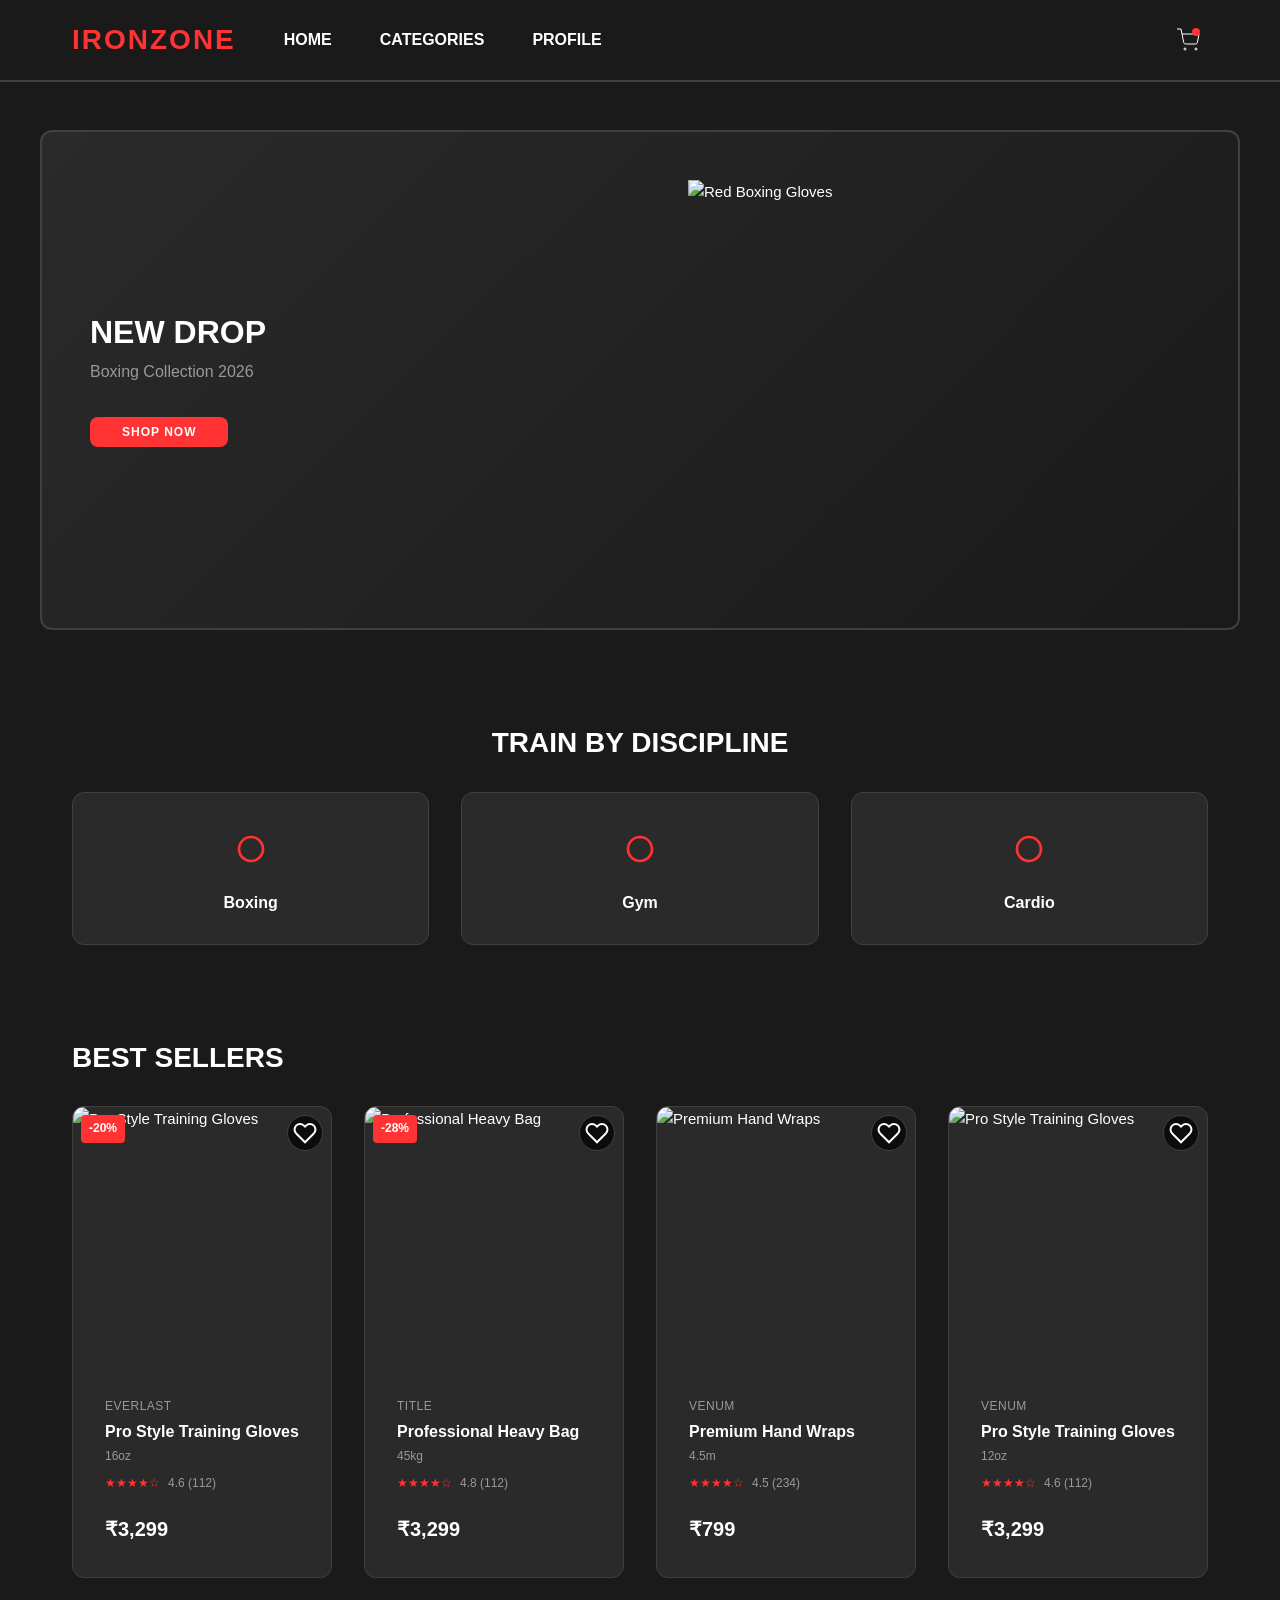
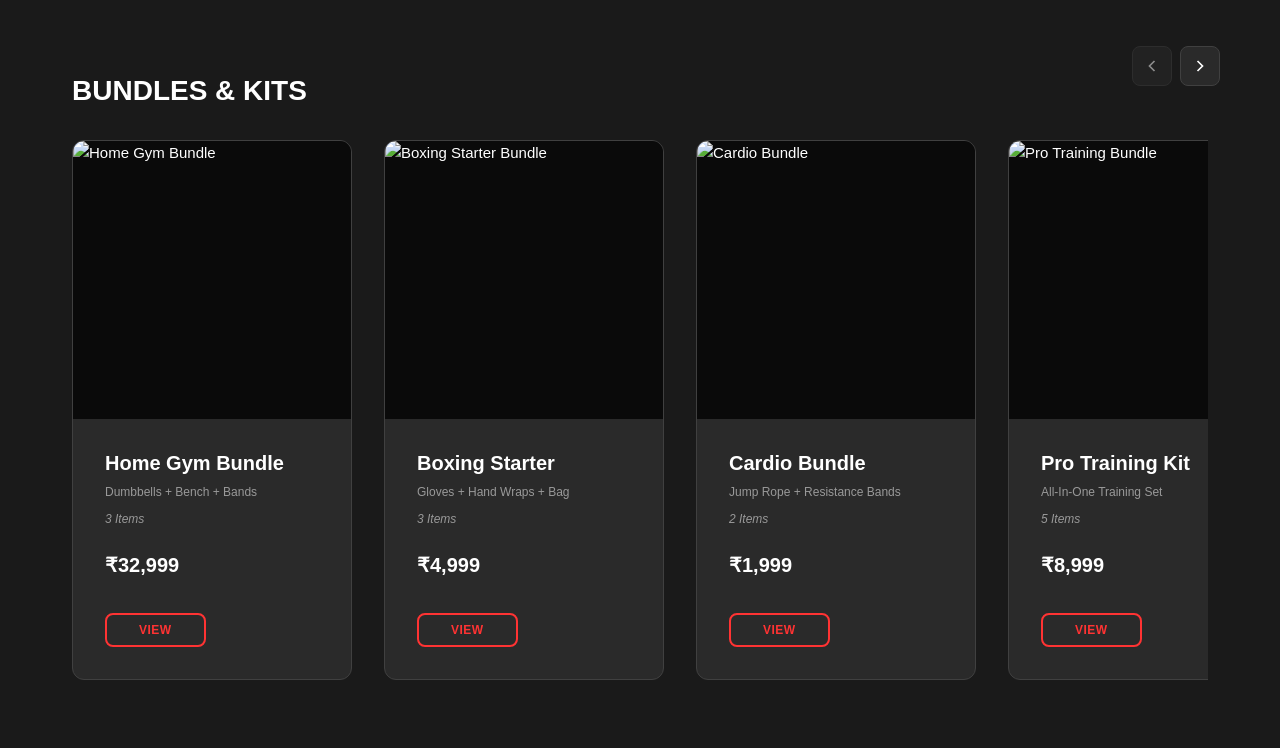
==== product-detail.html @ 0aeb5f37 "initial commit for intern task" ====
<!DOCTYPE html>
<html lang="en">
<head>
    <meta charset="UTF-8">
    <meta name="viewport" content="width=device-width, initial-scale=1.0">
    <title>IRONZONE - Product Details</title>
    <link rel="stylesheet" href="styles/main.css">
    <link rel="stylesheet" href="styles/header.css">
    <link rel="stylesheet" href="styles/product-detail.css">
</head>
<body>
    <!-- Header Component -->
    <header class="header">
        <div class="header__container">
            <button class="header__menu-btn" id="menuBtn">
                <svg width="24" height="24" viewBox="0 0 24 24" fill="none" stroke="currentColor">
                    <line x1="3" y1="6" x2="21" y2="6"></line>
                    <line x1="3" y1="12" x2="21" y2="12"></line>
                    <line x1="3" y1="18" x2="21" y2="18"></line>
                </svg>
            </button>
            <h1 class="header__logo">IRONZONE</h1>
            
            <!-- Desktop Navigation Menu -->
            <nav class="desktop-menu">
                <a class="desktop-menu__item" href="index.html">HOME</a>
                <a class="desktop-menu__item" href="category.html">CATEGORIES</a>
                <a class="desktop-menu__item" href="profile.html">PROFILE</a>
            </nav>

            <button class="header__cart-btn" id="cartBtn">
                <svg width="24" height="24" viewBox="0 0 24 24" fill="none" stroke="currentColor">
                    <circle cx="9" cy="21" r="1"></circle>
                    <circle cx="20" cy="21" r="1"></circle>
                    <path d="M1 1h4l2.68 13.39a2 2 0 0 0 2 1.61h9.72a2 2 0 0 0 2-1.61L23 6H6"></path>
                </svg>
            </button>
        </div>
    </header>

    <!-- Mobile Menu -->
    <div class="mobile-menu__overlay" id="menuOverlay"></div>
    <div class="mobile-menu" id="mobileMenu">
        <div class="mobile-menu__items">
            <a class="mobile-menu__item" href="index.html">
                <div class="mobile-menu__icon">
                    <svg width="24" height="24" viewBox="0 0 24 24" fill="currentColor">
                        <path d="M10 20v-6h4v6h5v-8h3L12 3 2 12h3v8z"></path>
                    </svg>
                </div>
                <span>HOME</span>
            </a>
            <a class="mobile-menu__item" href="category.html">
                <div class="mobile-menu__icon">
                    <svg width="24" height="24" viewBox="0 0 24 24" fill="currentColor">
                        <path d="M3 3h8v8H3V3m10 0h8v8h-8V3M3 13h8v8H3v-8m10 0h8v8h-8v-8z"></path>
                    </svg>
                </div>
                <span>CATEGORIES</span>
            </a>
            <a class="mobile-menu__item" href="profile.html">
                <div class="mobile-menu__icon">
                    <svg width="24" height="24" viewBox="0 0 24 24" fill="currentColor">
                        <path d="M12 12c2.21 0 4-1.79 4-4s-1.79-4-4-4-4 1.79-4 4 1.79 4 4 4zm0 2c-2.67 0-8 1.34-8 4v2h16v-2c0-2.66-5.33-4-8-4z"></path>
                    </svg>
                </div>
                <span>PROFILE</span>
            </a>
            <a class="mobile-menu__item" href="cart.html">
                <div class="mobile-menu__icon">
                    <svg width="24" height="24" viewBox="0 0 24 24" fill="currentColor">
                        <circle cx="9" cy="21" r="1"></circle>
                        <circle cx="20" cy="21" r="1"></circle>
                        <path d="M1 1h4l2.68 13.39a2 2 0 0 0 2 1.61h9.72a2 2 0 0 0 2-1.61L23 6H6"></path>
                    </svg>
                </div>
                <span>CART</span>
            </a>
        </div>
    </div>

    <!-- Product Detail Page -->
    <main class="product-detail-page">
        <!-- Breadcrumb -->
        <div class="breadcrumb">
            <a href="index.html" class="breadcrumb__item">Home</a>
            <span class="breadcrumb__separator">/</span>
            <a href="category.html" class="breadcrumb__item">Categories</a>
            <span class="breadcrumb__separator">/</span>
            <a href="#" class="breadcrumb__item" id="categoryBreadcrumb">Products</a>
            <span class="breadcrumb__separator">/</span>
            <span class="breadcrumb__item active" id="productBreadcrumb">Product</span>
        </div>

        <!-- Product Container -->
        <div class="product-container">
            <!-- Product Images -->
            <section class="product-images">
                <div class="product-images__main">
                    <div style="width: 100%; height: 100%; background: linear-gradient(135deg, #2a2a2a 0%, #1a1a1a 100%); display: flex; align-items: center; justify-content: center; color: #666; font-size: 24px;" id="mainImage">
                        [Product Image]
                    </div>
                    <button class="product-images__favorite" id="favoriteBtn">
                        <svg width="24" height="24" viewBox="0 0 24 24" fill="none" stroke="currentColor" stroke-width="2">
                            <path d="M20.84 4.61a5.5 5.5 0 0 0-7.78 0L12 5.67l-1.06-1.06a5.5 5.5 0 0 0-7.78 7.78l1.06 1.06L12 21.23l7.78-7.78 1.06-1.06a5.5 5.5 0 0 0 0-7.78z"></path>
                        </svg>
                    </button>
                    <div class="product-images__discount" id="discountBadge">-20%</div>
                </div>
            </section>

            <!-- Product Info -->
            <section class="product-info">
                <div class="product-info__brand" id="brand">BRAND</div>
                <h1 class="product-info__name" id="productName">Product Name</h1>

                <!-- Rating -->
                <div class="product-info__rating">
                    <span class="product-info__stars" id="stars">★★★★★</span>
                    <span class="product-info__reviews">
                        <span id="rating">4.6</span> (<span id="reviewCount">192</span> reviews)
                    </span>
                </div>

                <!-- Price -->
                <div class="product-info__price">
                    <span class="product-info__current" id="currentPrice">₹3,299</span>
                    <span class="product-info__original" id="originalPrice">₹4,100</span>
                </div>

                <!-- Description -->
                <div class="product-info__description">
                    <h3>Description</h3>
                    <p id="description">Product description goes here.</p>
                </div>

                <!-- Product Options -->
                <div class="product-info__options">
                    <div class="product-options">
                        <!-- Size Option -->
                        <div class="product-option">
                            <label class="product-option__label">Select Weight:</label>
                            <div class="product-option__values" id="sizeOptions">
                                <button class="product-option__value active" data-size="8oz">8oz</button>
                                <button class="product-option__value" data-size="10oz">10oz</button>
                                <button class="product-option__value" data-size="12oz">12oz</button>
                                <button class="product-option__value" data-size="16oz">16oz</button>
                            </div>
                        </div>

                        <!-- Color Option -->
                        <div class="product-option">
                            <label class="product-option__label">Select Color:</label>
                            <div class="product-option__values" id="colorOptions">
                                <button class="product-option__value active color-option red" data-color="red" style="background: #cc0000;"></button>
                                <button class="product-option__value color-option blue" data-color="blue" style="background: #0066cc;"></button>
                                <button class="product-option__value color-option white" data-color="white" style="background: #e0e0e0; border-color: #666;"></button>
                            </div>
                        </div>
                    </div>
                </div>

                <!-- Quantity Selector -->
                <div class="product-info__quantity">
                    <label>Quantity:</label>
                    <div class="quantity-selector">
                        <button class="quantity-btn" id="decreaseBtn">−</button>
                        <input type="number" class="quantity-input" id="quantityInput" value="1" min="1" max="10">
                        <button class="quantity-btn" id="increaseBtn">+</button>
                    </div>
                </div>

                <!-- Action Buttons -->
                <div class="product-info__actions">
                    <button class="btn-add-cart" id="addCartBtn">
                        <svg width="20" height="20" viewBox="0 0 24 24" fill="currentColor">
                            <circle cx="9" cy="21" r="1"></circle>
                            <circle cx="20" cy="21" r="1"></circle>
                            <path d="M1 1h4l2.68 13.39a2 2 0 0 0 2 1.61h9.72a2 2 0 0 0 2-1.61L23 6H6"></path>
                        </svg>
                        <span>ADD TO BAG</span>
                    </button>
                </div>

                <!-- Key Features -->
                <div class="product-features">
                    <h3 class="product-features__title">Key Features</h3>
                    <ul class="product-features__list" id="featuresList">
                        <li class="product-features__item">Premium training gloves</li>
                        <li class="product-features__item">Engineered with advanced padding technology</li>
                        <li class="product-features__item">Attached thumb protection</li>
                        <li class="product-features__item">Moisture-wicking lining</li>
                        <li class="product-features__item">Velcro wrist strap</li>
                    </ul>
                </div>
            </section>
        </div>

        <!-- Related Products -->
        <section class="related-products">
            <h2 class="related-products__title">YOU MAY ALSO NEED</h2>
            <div class="related-products__grid" id="relatedGrid">
                <!-- Related products will be loaded here -->
            </div>
        </section>
    </main>

    <script src="js/main.js"></script>
    <script src="js/products-data.js"></script>
    <script src="js/product-detail.js"></script>
</body>
</html>
---- styles/main.css ----
/* ============================================
   MAIN.CSS - Base & Global Styles
   Mobile-First Approach
   ============================================ */

* {
    margin: 0;
    padding: 0;
    box-sizing: border-box;
}

:root {
    /* Colors */
    --color-primary: #ff3333;
    --color-dark: #1a1a1a;
    --color-dark-secondary: #2a2a2a;
    --color-light: #f5f5f5;
    --color-text: #ffffff;
    --color-text-muted: #999999;
    --color-border: #404040;
    
    /* Typography */
    --font-family-primary: -apple-system, BlinkMacSystemFont, 'Segoe UI', Roboto, Oxygen, Ubuntu, Cantarell, sans-serif;
    --font-size-base: 14px;
    --font-size-sm: 12px;
    --font-size-md: 16px;
    --font-size-lg: 20px;
    --font-size-xl: 24px;
    --font-size-2xl: 28px;
    
    /* Spacing */
    --spacing-xs: 4px;
    --spacing-sm: 8px;
    --spacing-md: 16px;
    --spacing-lg: 24px;
    --spacing-xl: 32px;
    --spacing-2xl: 48px;
    
    /* Border Radius */
    --radius-sm: 4px;
    --radius-md: 8px;
    --radius-lg: 12px;
    
    /* Transitions */
    --transition-fast: 150ms ease-in-out;
    --transition-base: 300ms ease-in-out;
}

html {
    font-size: 16px;
}

body {
    font-family: var(--font-family-primary);
    background-color: var(--color-dark);
    color: var(--color-text);
    font-size: var(--font-size-base);
    line-height: 1.6;
    overflow-x: hidden;
}

/* Typography */
h1, h2, h3, h4, h5, h6 {
    font-weight: 700;
    line-height: 1.2;
    margin-bottom: var(--spacing-md);
}

h1 {
    font-size: var(--font-size-2xl);
}

h2 {
    font-size: var(--font-size-xl);
}

h3 {
    font-size: var(--font-size-lg);
}

p {
    color: var(--color-text-muted);
    margin-bottom: var(--spacing-md);
}

a {
    color: var(--color-primary);
    text-decoration: none;
    transition: color var(--transition-fast);
}

a:hover {
    color: #ff5555;
}

/* Buttons */
button {
    font-family: inherit;
    cursor: pointer;
    border: none;
    background: none;
    padding: 0;
}

.btn {
    display: inline-block;
    padding: var(--spacing-sm) var(--spacing-lg);
    background-color: var(--color-primary);
    color: white;
    border-radius: var(--radius-md);
    font-weight: 600;
    font-size: var(--font-size-md);
    transition: background-color var(--transition-fast);
    text-transform: uppercase;
    letter-spacing: 0.5px;
}

.btn:hover {
    background-color: #ff5555;
}

.btn:active {
    transform: scale(0.98);
}

/* Containers */
.container {
    width: 100%;
    padding: 0 var(--spacing-md);
    margin: 0 auto;
}

/* Images */
img {
    max-width: 100%;
    height: auto;
    display: block;
}

/* Sections */
section {
    padding: var(--spacing-xl) 0;
}

/* Scroll Behavior */
html {
    scroll-behavior: smooth;
}

/* Remove default focus outline for mouse users */
:focus-visible {
    outline: 2px solid var(--color-primary);
    outline-offset: 2px;
}

/* Utility Classes */
.sr-only {
    position: absolute;
    width: 1px;
    height: 1px;
    padding: 0;
    margin: -1px;
    overflow: hidden;
    clip: rect(0, 0, 0, 0);
    white-space: nowrap;
    border-width: 0;
}

.no-scroll {
    overflow: hidden;
}
---- styles/header.css ----
/* ============================================
   HEADER.CSS - Header Component
   Mobile-First
   ============================================ */

.header {
    background-color: var(--color-dark);
    border-bottom: 2px solid var(--color-border);
    padding: var(--spacing-md) 0;
    position: sticky;
    top: 0;
    z-index: 100;
}

.header__container {
    display: flex;
    align-items: center;
    justify-content: space-between;
    max-width: 1200px;
    margin: 0 auto;
    padding: 0 var(--spacing-md);
}

.header__menu-btn {
    display: flex;
    align-items: center;
    justify-content: center;
    width: 40px;
    height: 40px;
    color: var(--color-primary);
    transition: color var(--transition-fast);
}

.header__menu-btn:hover {
    color: #ff5555;
}

.header__logo {
    font-size: var(--font-size-xl);
    font-weight: 800;
    letter-spacing: 2px;
    color: var(--color-primary);
    flex: 1;
    text-align: center;
    margin: 0;
}

.header__cart-btn {
    display: flex;
    align-items: center;
    justify-content: center;
    width: 40px;
    height: 40px;
    color: var(--color-text);
    position: relative;
    transition: color var(--transition-fast);
}

.header__cart-btn:hover {
    color: var(--color-primary);
}

/* Cart Badge */
.header__cart-btn::after {
    content: '';
    position: absolute;
    top: 8px;
    right: 8px;
    width: 8px;
    height: 8px;
    background-color: var(--color-primary);
    border-radius: 50%;
}
/* Mobile Menu */
.mobile-menu {
    position: fixed;
    left: -100%;
    top: 0;
    width: 80%;
    height: 100vh;
    background-color: var(--color-dark);
    border-right: 2px solid var(--color-border);
    z-index: 200;
    transition: left var(--transition-base);
    padding-top: 80px;
    overflow-y: auto;
}

.mobile-menu.active {
    left: 0;
}

.mobile-menu__overlay {
    position: fixed;
    top: 0;
    left: 0;
    width: 100%;
    height: 100%;
    background-color: rgba(0, 0, 0, 0.7);
    z-index: 150;
    opacity: 0;
    visibility: hidden;
    transition: opacity var(--transition-base), visibility var(--transition-base);
}

.mobile-menu__overlay.active {
    opacity: 1;
    visibility: visible;
}

.mobile-menu__items {
    display: flex;
    flex-direction: column;
    gap: 0;
    padding: 0;
}

.mobile-menu__item {
    display: flex;
    align-items: center;
    gap: var(--spacing-lg);
    padding: var(--spacing-lg);
    border-bottom: 1px solid var(--color-border);
    color: var(--color-text);
    cursor: pointer;
    transition: all var(--transition-fast);
    text-decoration: none;
    font-weight: 600;
    font-size: var(--font-size-md);
}

.mobile-menu__item:hover {
    background-color: var(--color-dark-secondary);
    color: var(--color-primary);
    padding-left: calc(var(--spacing-lg) + var(--spacing-sm));
}

.mobile-menu__icon {
    display: flex;
    align-items: center;
    justify-content: center;
    width: 40px;
    height: 40px;
    background-color: rgba(255, 51, 51, 0.1);
    border-radius: var(--radius-md);
    color: var(--color-primary);
}

.mobile-menu__icon svg {
    width: 24px;
    height: 24px;
}

/* Desktop Menu - Hidden on Mobile */
.desktop-menu {
    display: none;
    gap: var(--spacing-xl);
}

.desktop-menu__item {
    color: var(--color-text);
    text-decoration: none;
    font-weight: 600;
    font-size: var(--font-size-md);
    transition: color var(--transition-fast);
    cursor: pointer;
}

.desktop-menu__item:hover {
    color: var(--color-primary);
}

/* Desktop View (1024px+) */
@media (min-width: 1024px) {
    .header__container {
        justify-content: space-between;
    }

    .header__menu-btn {
        display: none;
    }

    .header__logo {
        flex: 0;
        margin-right: var(--spacing-xl);
    }

    .desktop-menu {
        display: flex;
        flex: 1;
    }

    .mobile-menu {
        display: none !important;
    }

    .mobile-menu__overlay {
        display: none !important;
    }

    .header__cart-btn {
        margin-left: var(--spacing-xl);
    }
}
---- styles/product-detail.css ----
/* ============================================
   PRODUCT-DETAIL.CSS - Product Detail Page
   Mobile-First Approach
   ============================================ */

.product-detail-page {
    background-color: var(--color-dark);
    min-height: 100vh;
    padding-bottom: var(--spacing-xl);
}

/* Breadcrumb */
.breadcrumb {
    padding: var(--spacing-md);
    font-size: var(--font-size-sm);
    color: var(--color-text-muted);
    border-bottom: 1px solid var(--color-border);
    display: flex;
    align-items: center;
    gap: var(--spacing-sm);
    flex-wrap: wrap;
    overflow-x: auto;
}

.breadcrumb__item {
    color: var(--color-text-muted);
    text-decoration: none;
    transition: color var(--transition-fast);
    white-space: nowrap;
}

.breadcrumb__item:hover {
    color: var(--color-primary);
}

.breadcrumb__item.active {
    color: var(--color-primary);
    font-weight: 600;
}

.breadcrumb__separator {
    color: var(--color-text-muted);
}

/* Product Container */
.product-container {
    display: flex;
    flex-direction: column;
    gap: var(--spacing-lg);
    padding: var(--spacing-lg) var(--spacing-md);
}

/* Product Images */
.product-images {
    width: 100%;
}

.product-images__main {
    position: relative;
    width: 100%;
    aspect-ratio: 1;
    background-color: var(--color-dark-secondary);
    border: 1px solid var(--color-border);
    border-radius: var(--radius-lg);
    overflow: hidden;
    display: flex;
    align-items: center;
    justify-content: center;
}

.product-images__main img {
    width: 100%;
    height: 100%;
    object-fit: cover;
}

.product-images__favorite {
    position: absolute;
    top: var(--spacing-md);
    right: var(--spacing-md);
    width: 48px;
    height: 48px;
    background-color: rgba(0, 0, 0, 0.6);
    border: none;
    border-radius: 50%;
    color: white;
    cursor: pointer;
    display: flex;
    align-items: center;
    justify-content: center;
    transition: all var(--transition-fast);
    z-index: 10;
}

.product-images__favorite:hover {
    background-color: var(--color-primary);
    transform: scale(1.1);
}

.product-images__favorite.active {
    background-color: var(--color-primary);
    color: white;
}

.product-images__favorite svg {
    width: 24px;
    height: 24px;
}

.product-images__discount {
    position: absolute;
    top: var(--spacing-md);
    left: var(--spacing-md);
    background-color: var(--color-primary);
    color: white;
    padding: var(--spacing-sm) var(--spacing-md);
    border-radius: var(--radius-md);
    font-weight: 700;
    font-size: var(--font-size-lg);
}

/* Product Info */
.product-info {
    display: flex;
    flex-direction: column;
    gap: var(--spacing-md);
}

.product-info__brand {
    font-size: var(--font-size-xs);
    color: var(--color-text-muted);
    text-transform: uppercase;
    letter-spacing: 1px;
    font-weight: 600;
}

.product-info__name {
    font-size: var(--font-size-xl);
    font-weight: 800;
    color: var(--color-text);
    margin: 0;
    line-height: 1.3;
}

.product-info__rating {
    display: flex;
    align-items: center;
    gap: var(--spacing-sm);
}

.product-info__stars {
    color: #ff9800;
    font-size: var(--font-size-lg);
    letter-spacing: 2px;
}

.product-info__reviews {
    font-size: var(--font-size-md);
    color: var(--color-text);
}

.product-info__price {
    display: flex;
    align-items: center;
    gap: var(--spacing-lg);
    padding: var(--spacing-lg);
    background-color: var(--color-dark-secondary);
    border-radius: var(--radius-lg);
}

.product-info__current {
    font-size: var(--font-size-2xl);
    font-weight: 900;
    color: var(--color-primary);
}

.product-info__original {
    font-size: var(--font-size-lg);
    color: var(--color-text-muted);
    text-decoration: line-through;
}

.product-info__description {
    padding: var(--spacing-lg);
    background-color: var(--color-dark-secondary);
    border-radius: var(--radius-lg);
    border: 1px solid var(--color-border);
}

.product-info__description h3 {
    margin: 0 0 var(--spacing-md) 0;
    color: var(--color-text);
    font-size: var(--font-size-lg);
}

.product-info__description p {
    margin: 0;
    color: var(--color-text-muted);
    line-height: 1.6;
}

/* Quantity Selector */
.product-info__quantity {
    display: flex;
    align-items: center;
    gap: var(--spacing-lg);
    padding: var(--spacing-lg);
    background-color: var(--color-dark-secondary);
    border-radius: var(--radius-lg);
}

.product-info__quantity label {
    color: var(--color-text);
    font-weight: 600;
    white-space: nowrap;
}

.quantity-selector {
    display: flex;
    align-items: center;
    gap: var(--spacing-sm);
    border: 1px solid var(--color-border);
    border-radius: var(--radius-md);
    overflow: hidden;
}

.quantity-btn {
    width: 40px;
    height: 40px;
    background-color: transparent;
    border: none;
    color: var(--color-primary);
    font-size: var(--font-size-lg);
    cursor: pointer;
    transition: all var(--transition-fast);
    display: flex;
    align-items: center;
    justify-content: center;
}

.quantity-btn:hover {
    background-color: var(--color-dark);
}

.quantity-input {
    width: 50px;
    height: 40px;
    border: none;
    background-color: transparent;
    color: var(--color-text);
    text-align: center;
    font-weight: 600;
    font-size: var(--font-size-md);
}

.quantity-input:focus {
    outline: none;
}

/* Action Buttons */
.product-info__actions {
    display: flex;
    flex-direction: column;
    gap: var(--spacing-md);
}

.btn-add-cart,
.btn-buy-now {
    display: flex;
    align-items: center;
    justify-content: center;
    gap: var(--spacing-sm);
    padding: var(--spacing-lg);
    border: none;
    border-radius: var(--radius-lg);
    font-weight: 700;
    font-size: var(--font-size-lg);
    cursor: pointer;
    transition: all var(--transition-base);
    text-transform: uppercase;
    letter-spacing: 1px;
}

.btn-add-cart {
    background-color: var(--color-primary);
    color: white;
}

.btn-add-cart:hover {
    background-color: #cc1818;
    transform: translateY(-2px);
}

.btn-buy-now {
    background-color: transparent;
    color: var(--color-primary);
    border: 2px solid var(--color-primary);
}

.btn-buy-now:hover {
    background-color: var(--color-primary);
    color: white;
}

.btn-add-cart:active,
.btn-buy-now:active {
    transform: scale(0.98);
}

/* Specifications */
.product-info__specs {
    padding: var(--spacing-lg);
    background-color: var(--color-dark-secondary);
    border-radius: var(--radius-lg);
    border: 1px solid var(--color-border);
}

.product-info__specs h3 {
    margin: 0 0 var(--spacing-lg) 0;
    color: var(--color-text);
    font-size: var(--font-size-lg);
}

.specs-list {
    display: flex;
    flex-direction: column;
    gap: var(--spacing-md);
}

.spec-item {
    display: flex;
    justify-content: space-between;
    align-items: center;
    padding-bottom: var(--spacing-md);
    border-bottom: 1px solid var(--color-border);
}

.spec-item:last-child {
    border-bottom: none;
    padding-bottom: 0;
}

.spec-label {
    color: var(--color-text-muted);
    font-weight: 600;
}

.spec-value {
    color: var(--color-text);
    font-weight: 600;
}

/* Related Products */
.related-products {
    padding: var(--spacing-lg) var(--spacing-md);
}

.related-products h2 {
    font-size: var(--font-size-xl);
    font-weight: 800;
    color: var(--color-text);
    margin: 0 0 var(--spacing-lg) 0;
    text-transform: uppercase;
}

.related-products__grid {
    display: grid;
    grid-template-columns: repeat(2, 1fr);
    gap: var(--spacing-md);
}

/* Tablet (640px and up) */
@media (min-width: 640px) {
    .product-container {
        padding: var(--spacing-lg);
    }

    .related-products__grid {
        grid-template-columns: repeat(3, 1fr);
    }
}

/* Medium Devices (768px and up) */
@media (min-width: 768px) {
    .product-container {
        flex-direction: row;
        gap: var(--spacing-2xl);
        padding: var(--spacing-2xl);
        max-width: 1200px;
        margin: 0 auto;
    }

    .product-images {
        flex: 1;
    }

    .product-info {
        flex: 1;
    }

    .related-products__grid {
        grid-template-columns: repeat(4, 1fr);
    }
}

/* Large Devices (1024px and up) */
@media (min-width: 1024px) {
    .product-container {
        gap: var(--spacing-2xl);
    }

    .related-products {
        max-width: 1200px;
        margin: 0 auto;
    }
}

/* Accessibility - Reduced Motion */
@media (prefers-reduced-motion: reduce) {
    .product-images__favorite,
    .btn-add-cart,
    .btn-buy-now {
        transition: none !important;
    }
}

/* Touch Devices */
@media (hover: none) and (pointer: coarse) {
    .btn-add-cart:hover,
    .btn-buy-now:hover {
        transform: none;
    }
}
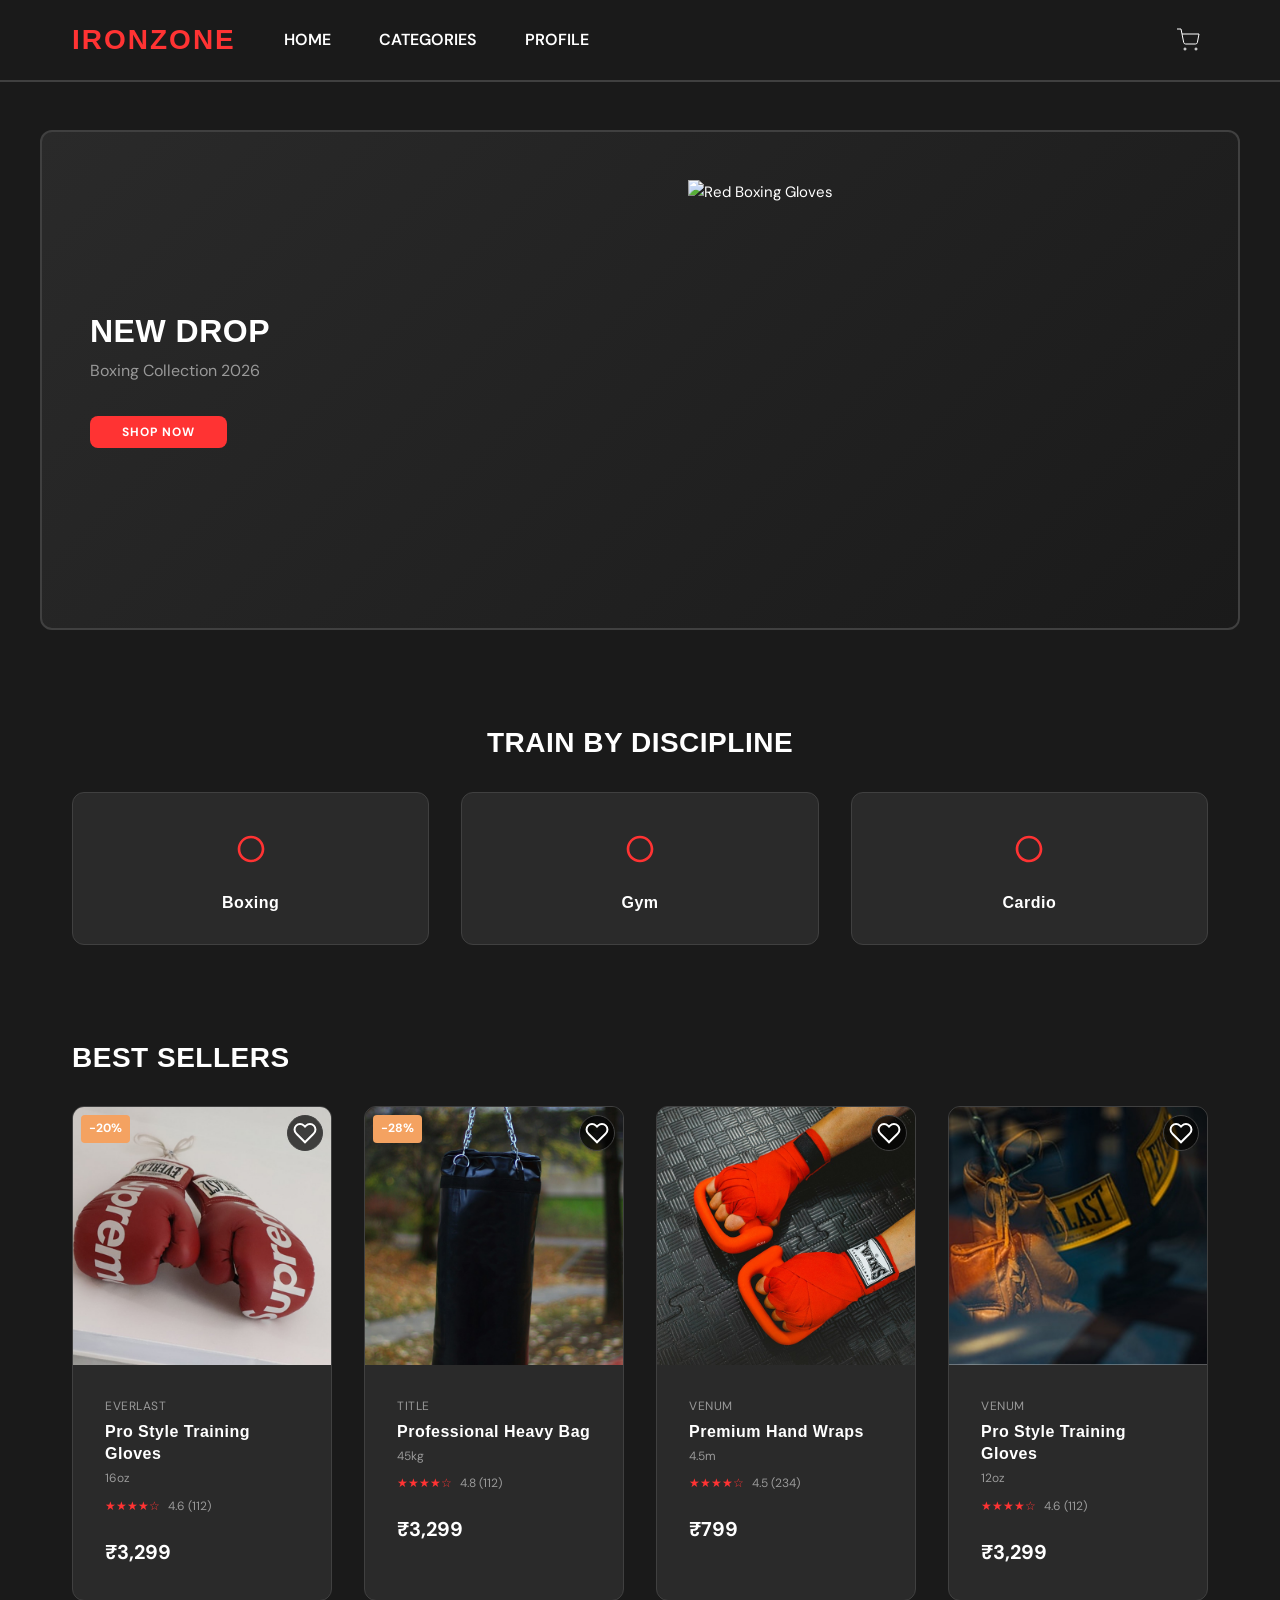
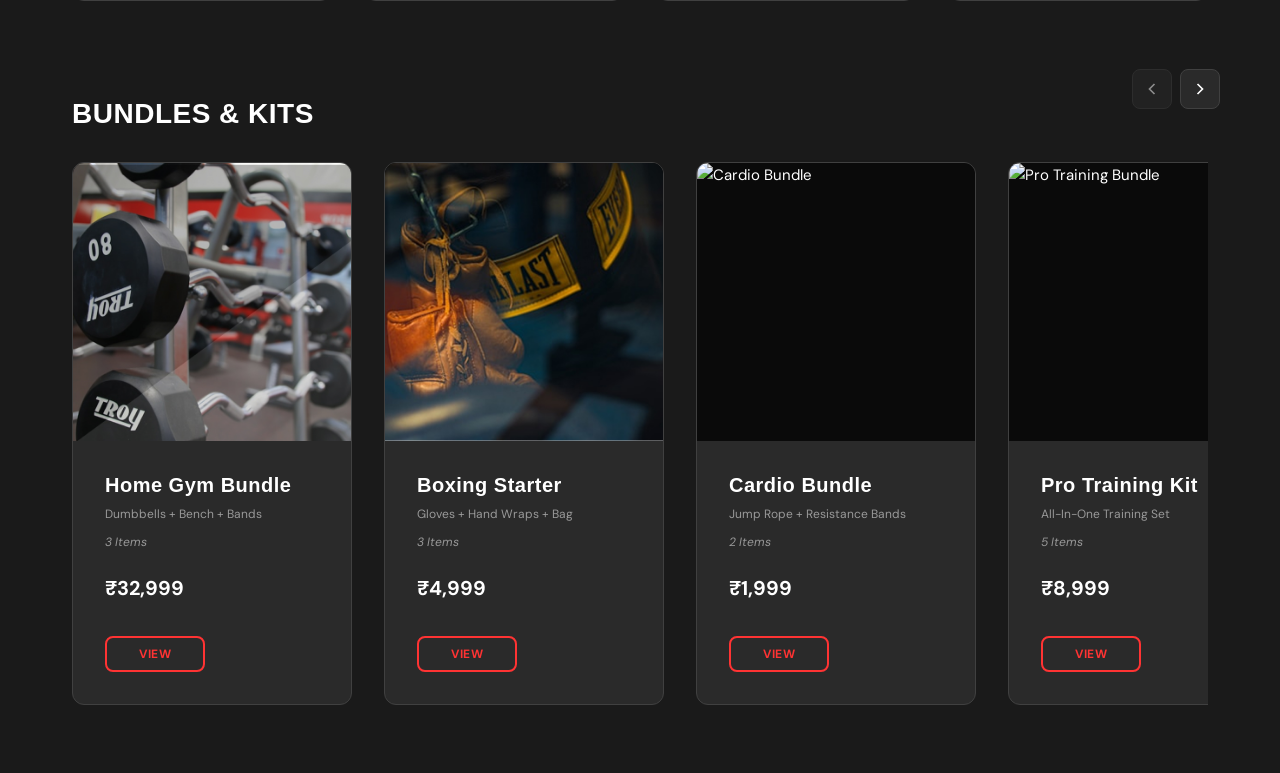
==== commit 285560eb: "Fix cart and product detail functionality: unique item IDs, image display, remove button, cart badge" ====
--- a/product-detail.html
+++ b/product-detail.html
@@ -82,24 +82,20 @@
     <!-- Product Detail Page -->
     <main class="product-detail-page">
         <!-- Breadcrumb -->
-        <div class="breadcrumb">
-            <a href="index.html" class="breadcrumb__item">Home</a>
-            <span class="breadcrumb__separator">/</span>
-            <a href="category.html" class="breadcrumb__item">Categories</a>
-            <span class="breadcrumb__separator">/</span>
-            <a href="#" class="breadcrumb__item" id="categoryBreadcrumb">Products</a>
-            <span class="breadcrumb__separator">/</span>
-            <span class="breadcrumb__item active" id="productBreadcrumb">Product</span>
-        </div>
+<div class="breadcrumb" style="padding: var(--spacing-md) 0; font-size: var(--font-size-sm); color: var(--color-text-muted);">
+    <a href="index.html" style="color: var(--color-text-muted); text-decoration: none;">Home</a>
+    <span> / </span>
+    <a href="products.html" id="categoryBreadcrumb" style="color: var(--color-text-muted); text-decoration: none;">Category</a>
+    <span> / </span>
+    <span id="productBreadcrumb">Product</span>
+</div>
 
         <!-- Product Container -->
         <div class="product-container">
             <!-- Product Images -->
             <section class="product-images">
                 <div class="product-images__main">
-                    <div style="width: 100%; height: 100%; background: linear-gradient(135deg, #2a2a2a 0%, #1a1a1a 100%); display: flex; align-items: center; justify-content: center; color: #666; font-size: 24px;" id="mainImage">
-                        [Product Image]
-                    </div>
+                    <img src="" alt="Product Image" id="mainImage" style="width: 100%; height: 100%; object-fit: cover; border-radius: var(--radius-lg);">
                     <button class="product-images__favorite" id="favoriteBtn">
                         <svg width="24" height="24" viewBox="0 0 24 24" fill="none" stroke="currentColor" stroke-width="2">
                             <path d="M20.84 4.61a5.5 5.5 0 0 0-7.78 0L12 5.67l-1.06-1.06a5.5 5.5 0 0 0-7.78 7.78l1.06 1.06L12 21.23l7.78-7.78 1.06-1.06a5.5 5.5 0 0 0 0-7.78z"></path>
--- a/styles/main.css
+++ b/styles/main.css
@@ -2,6 +2,8 @@
    MAIN.CSS - Base & Global Styles
    Mobile-First Approach
    ============================================ */
+
+@import url('https://fonts.googleapis.com/css2?family=Bebus+Neue&family=DM+Sans:wght@400;500;700&display=swap');
 
 * {
     margin: 0;
@@ -20,7 +22,8 @@
     --color-border: #404040;
     
     /* Typography */
-    --font-family-primary: -apple-system, BlinkMacSystemFont, 'Segoe UI', Roboto, Oxygen, Ubuntu, Cantarell, sans-serif;
+    --font-family-primary: 'Bebus Neue', sans-serif;
+    --font-family-secondary: 'DM Sans', sans-serif;
     --font-size-base: 14px;
     --font-size-sm: 12px;
     --font-size-md: 16px;
@@ -51,7 +54,7 @@
 }
 
 body {
-    font-family: var(--font-family-primary);
+    font-family: var(--font-family-secondary);
     background-color: var(--color-dark);
     color: var(--color-text);
     font-size: var(--font-size-base);
@@ -61,9 +64,11 @@
 
 /* Typography */
 h1, h2, h3, h4, h5, h6 {
+    font-family: var(--font-family-primary);
     font-weight: 700;
     line-height: 1.2;
     margin-bottom: var(--spacing-md);
+    letter-spacing: 0.5px;
 }
 
 h1 {
--- a/styles/header.css
+++ b/styles/header.css
@@ -61,15 +61,22 @@
 }
 
 /* Cart Badge */
-.header__cart-btn::after {
-    content: '';
+.cart-badge {
     position: absolute;
-    top: 8px;
-    right: 8px;
-    width: 8px;
-    height: 8px;
+    top: -5px;
+    right: -5px;
+    display: flex;
+    align-items: center;
+    justify-content: center;
+    min-width: 20px;
+    height: 20px;
     background-color: var(--color-primary);
+    color: white;
     border-radius: 50%;
+    font-size: 11px;
+    font-weight: 700;
+    padding: 0 4px;
+    border: 2px solid var(--color-dark);
 }
 /* Mobile Menu */
 .mobile-menu {
--- a/styles/product-detail.css
+++ b/styles/product-detail.css
@@ -111,7 +111,7 @@
     position: absolute;
     top: var(--spacing-md);
     left: var(--spacing-md);
-    background-color: var(--color-primary);
+    background-color: #F4A261;
     color: white;
     padding: var(--spacing-sm) var(--spacing-md);
     border-radius: var(--radius-md);
@@ -171,7 +171,7 @@
 .product-info__current {
     font-size: var(--font-size-2xl);
     font-weight: 900;
-    color: var(--color-primary);
+    color: white;
 }
 
 .product-info__original {
